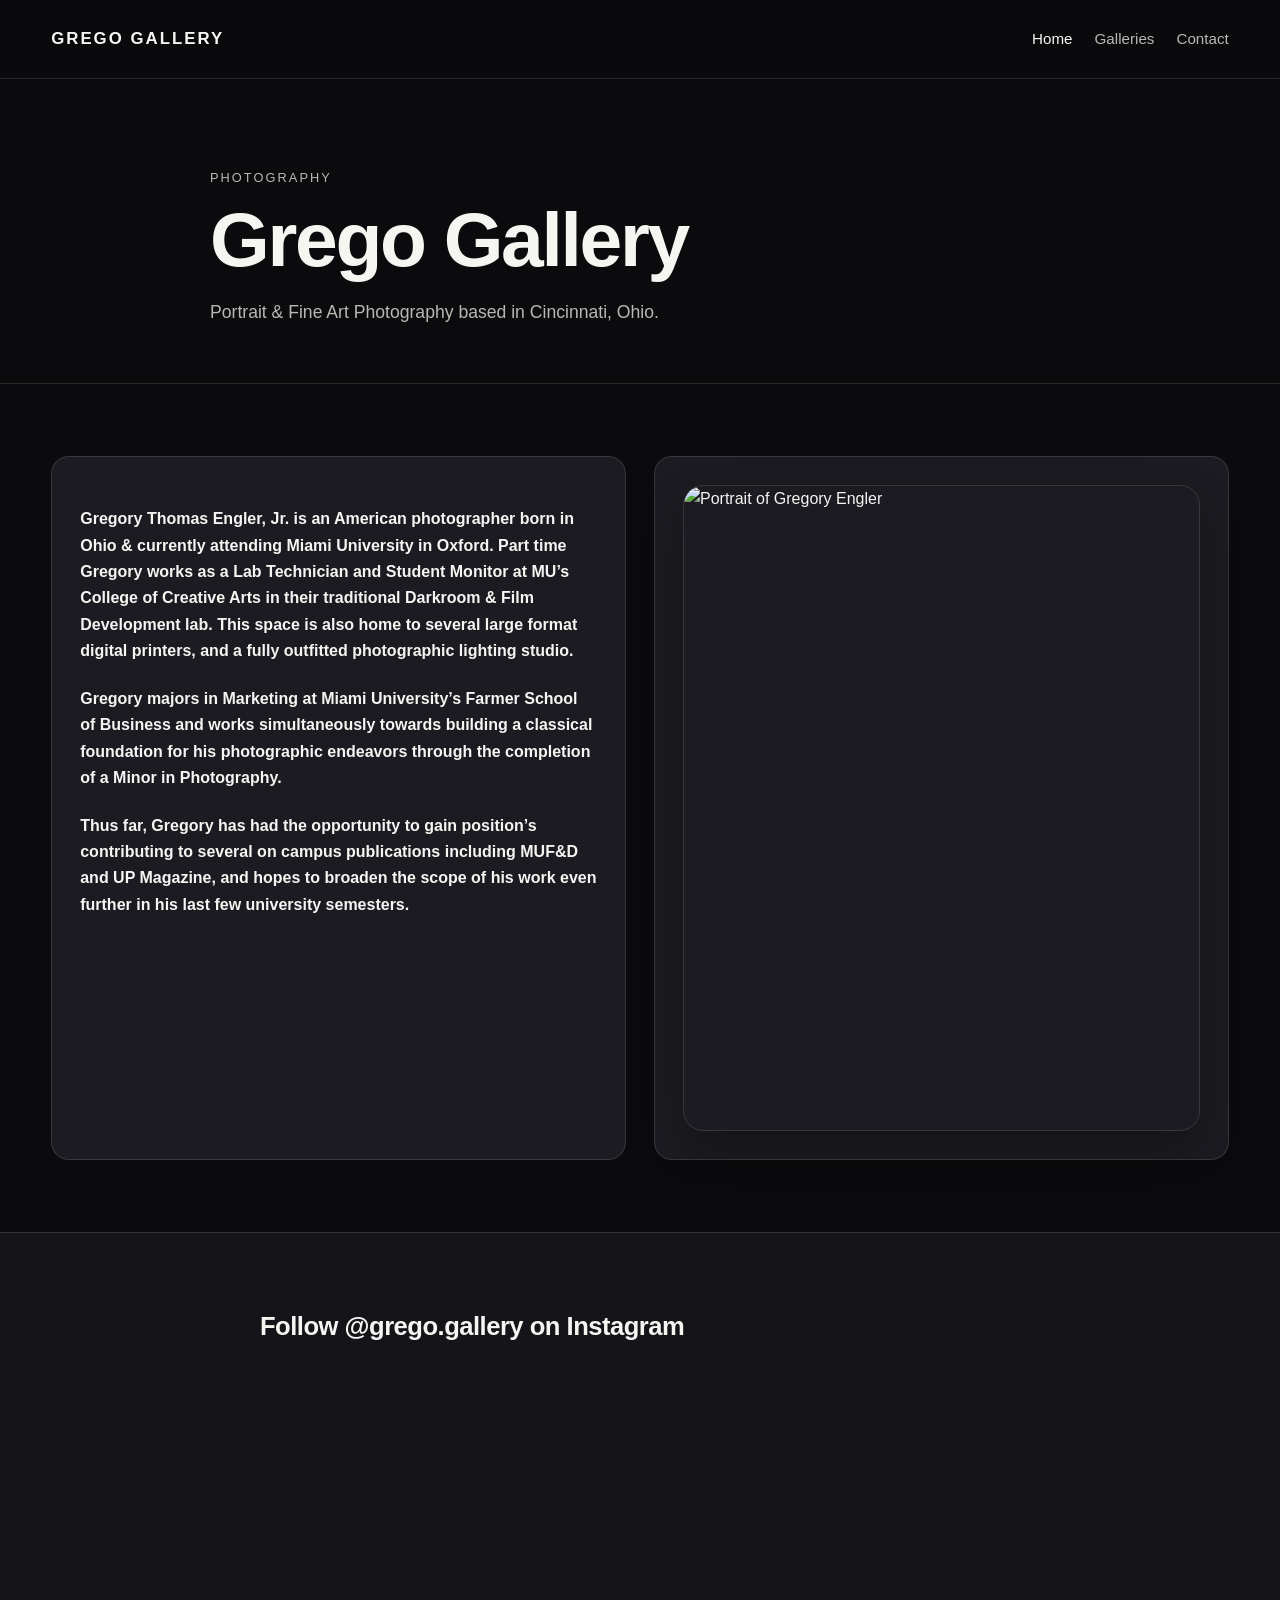
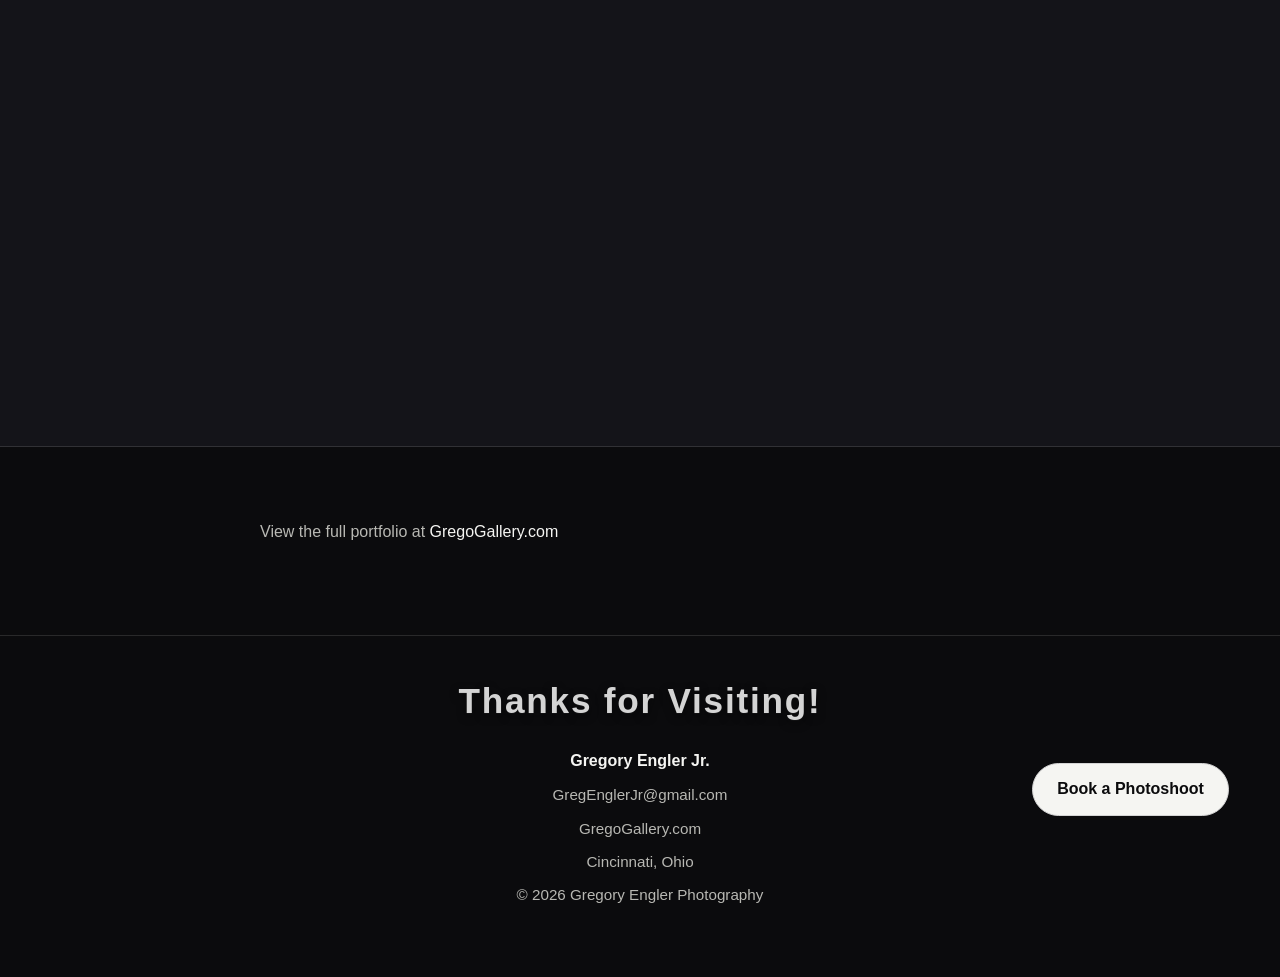
==== index.html @ dfa32a02 "Add files via upload" ====
<!DOCTYPE html>
<html lang="en">

<head>
<meta charset="UTF-8">
<title>Grego Gallery | Photography</title>
<meta name="viewport" content="width=device-width, initial-scale=1.0">
<link rel="stylesheet" href="styles.css">
</head>

<body class="site-body">

<header class="site-header">
<div class="container header-inner">

<a class="site-logo" href="index.html">Grego Gallery</a>

<nav class="site-nav" aria-label="Main navigation">
<ul class="nav-list">

<li><a href="index.html" aria-current="page">Home</a></li>

<li><a href="galleries.html">Galleries</a></li>
<li><a href="contact.html">Contact</a></li>

</ul>
</nav>

</div>
</header>


<main>

<section class="page-hero">

<div class="container hero-content">

<p class="eyebrow">Photography</p>

<h1 class="page-title">Grego Gallery</h1>

<p class="hero-intro">
Portrait & Fine Art Photography based in Cincinnati, Ohio.
</p>

</div>

</section>



<section class="about-section">

<div class="container two-column-content">


<div class="content-card">

<h4>Gregory Thomas Engler,  Jr. is an American photographer born in Ohio & currently attending Miami University in Oxford. Part time Gregory works as a Lab Technician and Student Monitor at MU’s College of Creative Arts in their traditional Darkroom & Film Development lab. This space is also home to several large format digital printers, and a fully outfitted photographic lighting studio. </h4>
   <div> 
  </div>
<h4>
Gregory majors in Marketing at Miami University’s Farmer School of Business and works simultaneously towards building a classical foundation for his photographic endeavors through the completion of a Minor in Photography. 
  </h4>
 <div> 
  </div>
  <h4>
Thus far,  Gregory has had the opportunity to gain position’s contributing to several on campus publications including MUF&D and UP Magazine, and hopes to broaden the scope of his work even further in his last few university semesters.</h4>

</div>

<div class="content-card">

</ul>

<img
class="about-image"
src="https://images.squarespace-cdn.com/content/v1/66abff5bd4b7f70ee15e7df4/51a9a335-e695-4690-b927-c264a1657e6a/_DSF2621-grego.gallery-2.jpg?format=1500w"
alt="Portrait of Gregory Engler"
>

</div>

</div>

</section>



<section class="about-section alt-section">

<div class="container narrow-content">

<h2>
Follow
<a href="https://www.instagram.com/grego.gallery" target="_blank">
@grego.gallery
</a>
on Instagram
</h2>

<div class="instagram-embed">

<iframe
src="https://www.instagram.com/grego.gallery/embed"
width="100%"
height="600"
frameborder="0"
scrolling="no">
</iframe>

</div>

</div>

</section>



<section class="about-section">

<div class="container narrow-content">



<p>
View the full portfolio at
<a href="https://www.gregogallery.com" target="_blank">
GregoGallery.com
</a>
</p>

</div>

</section>

</main>


<footer class="site-footer">
  <div class="container footer-inner footer-grid">

    <div class="footer-spacer"></div>

    <div class="footer-text">
      <h2 class="footer-title">Thanks for Visiting!</h2>

      <p class="footer-name">Gregory Engler Jr.</p>

      <p class="footer-contact">
        <a href="mailto:GregEnglerJr@gmail.com">GregEnglerJr@gmail.com</a>
      </p>

      <p class="footer-site">
        <a href="https://www.gregogallery.com" target="_blank" rel="noopener noreferrer">
          GregoGallery.com
        </a>
      </p>

      <p class="footer-location">Cincinnati, Ohio</p>

      <p class="footer-copyright">© 2026 Gregory Engler Photography</p>
    </div>

    <div class="footer-cta">
      <a href="contact.html" class="footer-button">Book a Photoshoot</a>
    </div>

  </div>
</footer>


</body>
</html>
---- styles.css ----
:root {
  --bg: #0b0b0d;
  --surface: #141419;
  --surface-2: #1b1b21;
  --text: #f5f5f2;
  --muted: #b8b8b3;
  --line: rgba(255, 255, 255, 0.12);
  --accent: #d4d4d4;
  --max-width: 1180px;
  --narrow-width: 760px;
  --shadow: 0 18px 40px rgba(0, 0, 0, 0.28);
}

* {
  box-sizing: border-box;
}

html {
  scroll-behavior: smooth;
}

body.site-body {
  margin: 0;
  background: var(--bg);
  color: var(--text);
  font-family: "Helvetica Neue", Arial, sans-serif;
  line-height: 1.65;
}

img {
  max-width: 100%;
  display: block;
}

a {
  color: var(--text);
  text-decoration: none;
  transition: opacity 0.2s ease, color 0.2s ease;
}

a:hover {
  opacity: 0.8;
}

.container {
  width: min(var(--max-width), 92vw);
  margin: 0 auto;
}

.narrow-content {
  width: min(var(--narrow-width), 100%);
}

.site-header {
  border-bottom: 1px solid var(--line);
  background: rgba(11, 11, 13, 0.94);
  backdrop-filter: blur(10px);
  position: sticky;
  top: 0;
  z-index: 100;
}

.header-inner {
  min-height: 78px;
  display: flex;
  align-items: center;
  justify-content: space-between;
  gap: 24px;
}

.site-logo {
  font-size: 1.05rem;
  font-weight: 600;
  letter-spacing: 0.12em;
  text-transform: uppercase;
}

.site-nav .nav-list {
  list-style: none;
  display: flex;
  gap: 22px;
  margin: 0;
  padding: 0;
}

.site-nav a {
  color: var(--muted);
  font-size: 0.95rem;
}

.site-nav a[aria-current="page"] {
  color: var(--text);
}

.page-hero {
  padding: 88px 0 56px;
  border-bottom: 1px solid var(--line);
}

.hero-content {
  max-width: 860px;
}

.eyebrow {
  margin: 0 0 12px;
  color: var(--muted);
  text-transform: uppercase;
  letter-spacing: 0.16em;
  font-size: 0.8rem;
}

.page-title {
  margin: 0 0 18px;
  font-size: clamp(2.4rem, 6vw, 4.8rem);
  line-height: 1.04;
  letter-spacing: -0.03em;
}

.hero-intro {
  margin: 0;
  max-width: 700px;
  color: var(--muted);
  font-size: 1.1rem;
}

.about-section {
  padding: 72px 0;
}

.alt-section {
  background: var(--surface);
  border-top: 1px solid var(--line);
  border-bottom: 1px solid var(--line);
}

.about-grid {
  display: grid;
  grid-template-columns: 1fr 1.2fr;
  gap: 56px;
  align-items: start;
}

.about-image-wrap {
  position: relative;
}

.about-image {
  width: 100%;
  aspect-ratio: 4 / 5;
  object-fit: cover;
  border-radius: 20px;
  box-shadow: var(--shadow);
  border: 1px solid var(--line);
}

.about-text h2,
.content-card h2,
.narrow-content h2 {
  margin-top: 0;
  margin-bottom: 18px;
  font-size: 1.6rem;
  letter-spacing: -0.02em;
}

.about-text p,
.narrow-content p,
.content-card p {
  margin: 0 0 18px;
  color: var(--muted);
}

.two-column-content {
  display: grid;
  grid-template-columns: 1fr 1fr;
  gap: 28px;
}

.content-card {
  background: var(--surface-2);
  border: 1px solid var(--line);
  border-radius: 18px;
  padding: 28px;
}

.styled-list {
  margin: 0;
  padding-left: 20px;
  color: var(--muted);
}

.styled-list li + li {
  margin-top: 10px;
}

.closing-section {
  padding-bottom: 92px;
}


@media (max-width: 700px) {

  .footer-grid {
    grid-template-columns: 1fr;
    text-align: center;
  }

  .footer-cta {
    margin-top: 12px;
  }

}

@media (max-width: 900px) {
  .about-grid,
  .two-column-content {
    grid-template-columns: 1fr;
  }

  .header-inner {
    flex-direction: column;
    justify-content: center;
    padding: 16px 0;
  }

  .site-nav .nav-list {
    flex-wrap: wrap;
    justify-content: center;
    gap: 14px 18px;
  }

  .page-hero {
    padding: 68px 0 44px;
  }

  .about-section {
    padding: 56px 0;
  }
}

@media (max-width: 560px) {
  .page-title {
    font-size: 2.3rem;
  }

  .hero-intro {
    font-size: 1rem;
  }

  .content-card {
    padding: 22px;
  }
}
.gallery-page-intro {
  margin-bottom: 44px;
}

.gallery-block + .gallery-block {
  margin-top: 52px;
}

.gallery-header {
  margin-bottom: 18px;
}

.gallery-header h2 {
  margin: 0 0 8px;
  font-size: 1.7rem;
  letter-spacing: -0.02em;
}

.gallery-header p {
  margin: 0;
  color: var(--muted);
}

.swipe-gallery {
  display: grid;
  grid-auto-flow: column;
  grid-auto-columns: minmax(260px, 32%);
  gap: 18px;
  overflow-x: auto;
  padding-bottom: 10px;
  scroll-snap-type: x proximity;
  -webkit-overflow-scrolling: touch;
}

.swipe-gallery::-webkit-scrollbar {
  height: 10px;
}

.swipe-gallery::-webkit-scrollbar-thumb {
  background: rgba(255, 255, 255, 0.18);
  border-radius: 999px;
}

.swipe-gallery::-webkit-scrollbar-track {
  background: transparent;
}

.gallery-card {
  margin: 0;
  background: var(--surface-2);
  border: 1px solid var(--line);
  border-radius: 18px;
  overflow: hidden;
  box-shadow: var(--shadow);
  scroll-snap-align: start;
}

.gallery-card img {
  width: 100%;
  aspect-ratio: 4 / 5;
  object-fit: cover;
  display: block;
}

.gallery-card figcaption {
  padding: 14px 16px;
  color: var(--muted);
  font-size: 0.95rem;
}

@media (max-width: 900px) {
  .swipe-gallery {
    grid-auto-columns: 75%;
  }
}

@media (max-width: 560px) {
  .swipe-gallery {
    grid-auto-columns: 85%;
  }
}

.site-footer {
  border-top: 1px solid var(--line);
  padding: 36px 0 70px;
}

.footer-grid {
  display: grid;
  grid-template-columns: 1fr auto 1fr;
  align-items: center;
  gap: 24px;
}

.footer-spacer {
  min-height: 1px;
}

.footer-text {
  text-align: center;
  justify-self: center;
}

.footer-title {
  margin: 0 0 18px;
  font-size: 2.2rem;
  font-weight: 700;
  letter-spacing: 0.05em;
  color: #d4d4d4;
  text-shadow:
    0 1px 0 rgba(255,255,255,0.04),
    0 3px 8px rgba(0,0,0,0.6),
    0 0 18px rgba(255,255,255,0.05);
}

.footer-name {
  margin: 0 0 8px;
  font-weight: 600;
  color: var(--text);
}

.footer-contact,
.footer-site,
.footer-location,
.footer-copyright {
  margin: 8px 0 0;
  color: var(--muted);
  font-size: 0.95rem;
}

.footer-contact a,
.footer-site a {
  color: var(--muted);
  text-decoration: none;
}

.footer-contact a:hover,
.footer-site a:hover {
  color: var(--text);
}

.footer-cta {
  justify-self: end;
  align-self: center;
}

.footer-button {
  display: inline-block;
  padding: 12px 24px;
  border-radius: 999px;
  border: 1px solid var(--accent);
  background: var(--text);
  color: var(--bg);
  font-weight: 600;
  text-decoration: none;
  transition: transform 0.15s ease, opacity 0.15s ease;
}

.footer-button:hover {
  transform: translateY(-1px);
  opacity: 0.9;
}

@media (max-width: 900px) {
  .footer-grid {
    grid-template-columns: 1fr;
    text-align: center;
  }

  .footer-spacer {
    display: none;
  }

  .footer-text {
    justify-self: center;
  }

  .footer-cta {
    justify-self: center;
    margin-top: 12px;
  }
}

.contact-hero {
  text-align: left;
}

.contact-top-layout {
  display: grid;
  grid-template-columns: minmax(0, 1fr) minmax(320px, 380px);
  gap: 32px;
  align-items: stretch;
}

.booking-copy-card,
.booking-rates-card,
.booking-form-card {
  background: var(--surface-2);
  border: 1px solid var(--line);
  border-radius: 18px;
  padding: 32px;
  box-shadow: var(--shadow);
}

.booking-copy-card {
  display: flex;
  flex-direction: column;
  justify-content: center;
}

.booking-copy-card h2,
.booking-rates-card h2,
.booking-form-card h2 {
  margin-top: 0;
  margin-bottom: 18px;
  font-size: 1.7rem;
  letter-spacing: -0.02em;
}

.booking-copy-card p,
.booking-rates-card p,
.booking-form-card p {
  color: var(--muted);
}

.contact-image-column {
  position: relative;
}

.contact-feature-figure {
  margin: 0;
  height: 100%;
}

.contact-feature-image {
  width: 100%;
  height: 100%;
  min-height: 520px;
  object-fit: cover;
  border-radius: 20px;
  border: 1px solid var(--line);
  box-shadow: var(--shadow);
}

.centered-booking-section .narrow-content {
  max-width: 860px;
}

.centered-card {
  text-align: center;
  margin-bottom: 28px;
}

.booking-table {
  width: 100%;
  border-collapse: collapse;
  margin: 0 0 18px;
  background: transparent;
  border: 1px solid var(--line);
  border-radius: 14px;
  overflow: hidden;
}

.booking-table-centered {
  max-width: 620px;
  margin: 0 auto 18px;
}

.booking-table th,
.booking-table td {
  text-align: left;
  padding: 14px 16px;
  border-bottom: 1px solid var(--line);
}

.booking-table-centered th,
.booking-table-centered td {
  text-align: center;
}

.booking-table th {
  color: var(--text);
  font-weight: 600;
}

.booking-table td {
  color: var(--muted);
}

.booking-table tr:last-child td {
  border-bottom: none;
}

.booking-note {
  margin: 0;
  font-size: 0.95rem;
}

.booking-form {
  margin-top: 8px;
  text-align: left;
}

.form-row {
  display: grid;
  grid-template-columns: 1fr 1fr;
  gap: 18px;
  margin-bottom: 18px;
}

.form-group {
  display: flex;
  flex-direction: column;
  margin-bottom: 18px;
}
.form-group label {
  margin-bottom: 8px;
  color: var(--text);
  font-weight: 500;
  letter-spacing: 0.01em;
}

.form-group input,
.form-group select,
.form-group textarea {
  width: 100%;
  padding: 14px 16px;
  background: rgba(255, 255, 255, 0.03);
  color: var(--text);
  border: 1px solid var(--line);
  border-radius: 14px;
  font: inherit;
  line-height: 1.5;
  transition: border-color 0.2s ease, background 0.2s ease, transform 0.15s ease;
}

.form-group input::placeholder,
.form-group textarea::placeholder {
  color: var(--muted);
}

.form-group input:focus,
.form-group select:focus,
.form-group textarea:focus {
  outline: none;
  border-color: var(--accent);
  background: var(--surface);
}

.form-group textarea {
  resize: vertical;
  min-height: 180px;
}

.button-primary {
  display: inline-block;
  padding: 14px 24px;
  border: 1px solid var(--accent);
  border-radius: 999px;
  background: var(--text);
  color: var(--bg);
  font: inherit;
  font-weight: 600;
  cursor: pointer;
  transition: opacity 0.2s ease, transform 0.2s ease;
}

.button-primary:hover {
  opacity: 0.9;
  transform: translateY(-1px);
}

@media (max-width: 980px) {
  .contact-top-layout {
    grid-template-columns: 1fr;
  }

  .contact-feature-image {
    max-width: 520px;
    margin: 0 auto;
    min-height: unset;
    aspect-ratio: 4 / 5;
    height: auto;
  }
}

@media (max-width: 700px) {
  .form-row {
    grid-template-columns: 1fr;
  }

  .booking-copy-card,
  .booking-rates-card,
  .booking-form-card {
    padding: 24px;
  }

  .contact-hero {
    text-align: center;
  }

  .hero-intro {
    margin-left: auto;
    margin-right: auto;
  }

  .booking-form {
    text-align: left;
  }
}
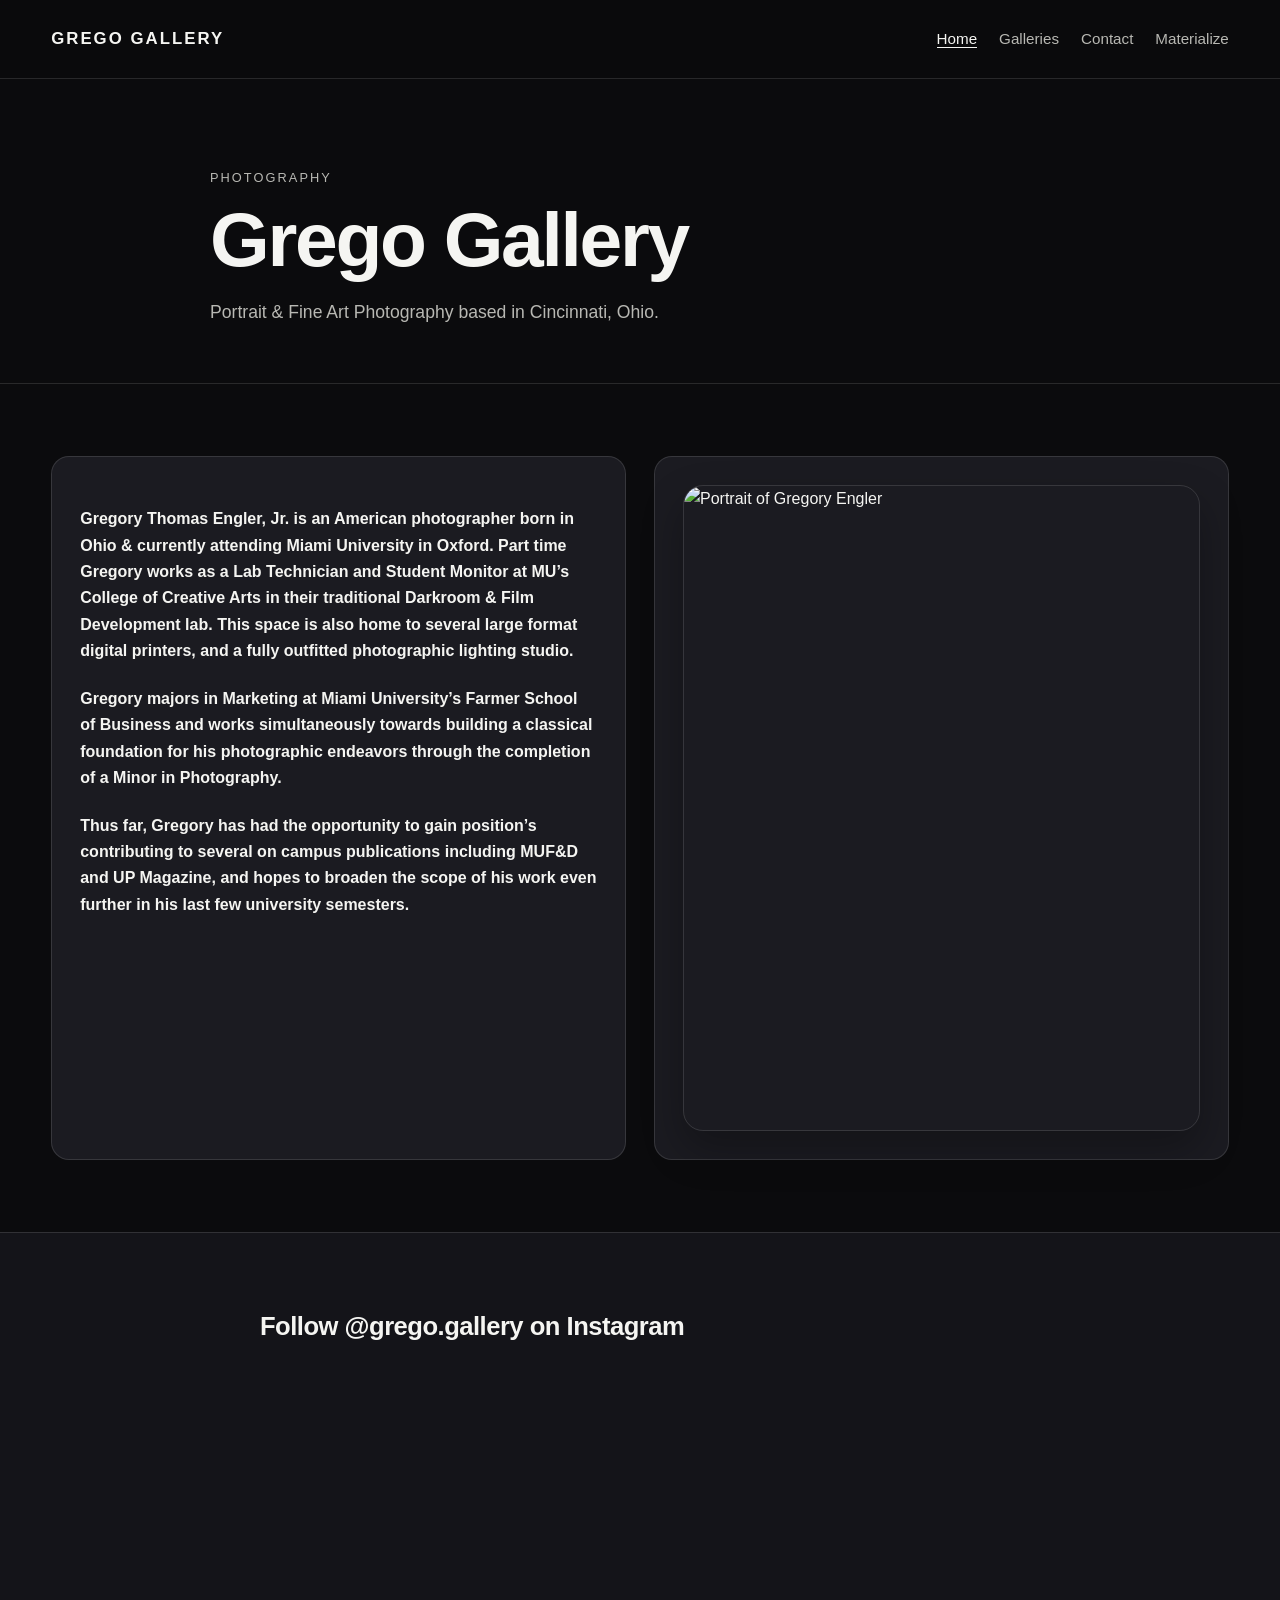
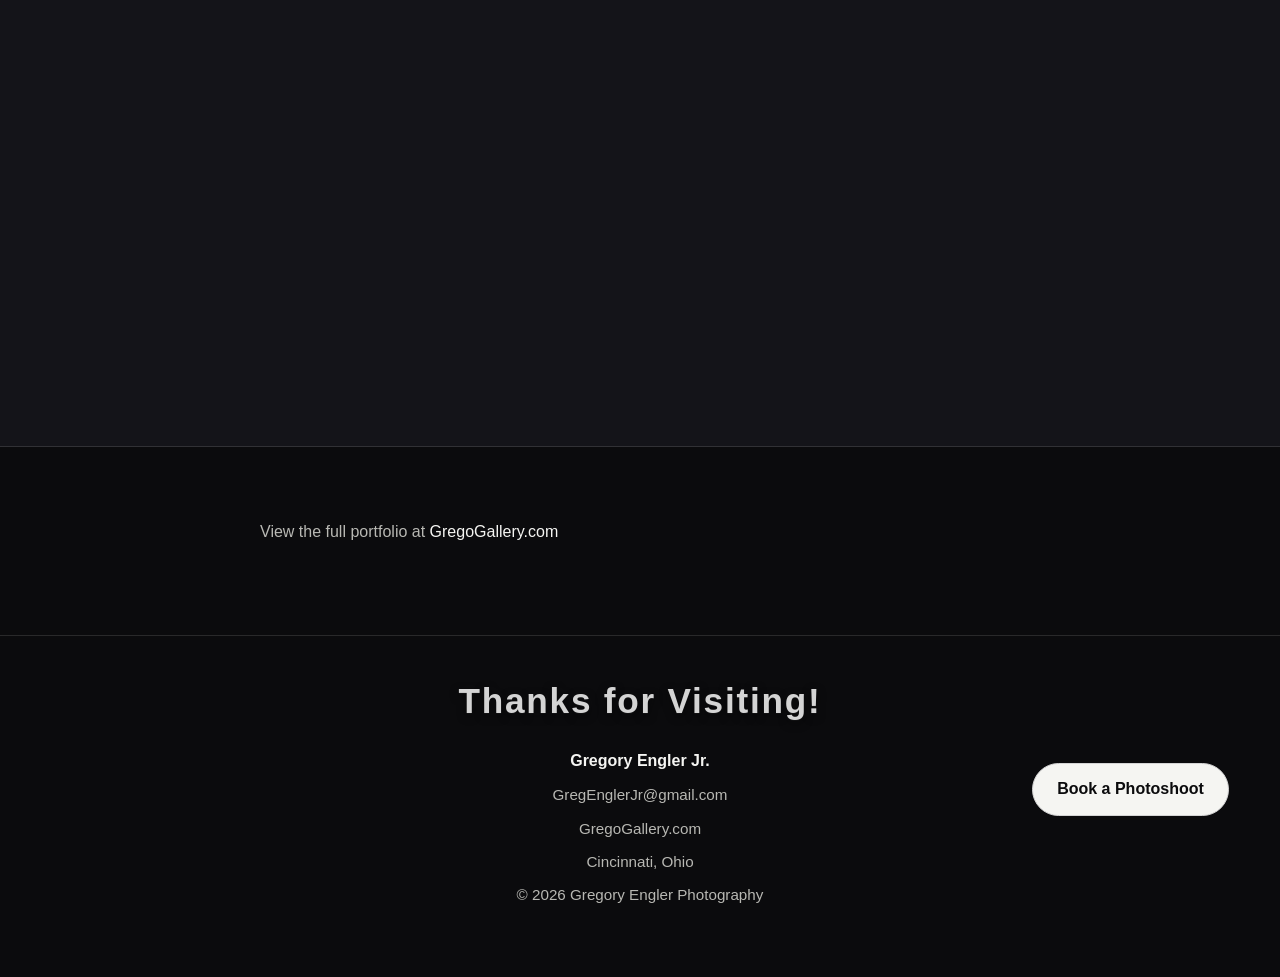
==== commit 180ed322: "Add files via upload" ====
--- a/index.html
+++ b/index.html
@@ -8,7 +8,10 @@
 <link rel="stylesheet" href="styles.css">
 </head>
 
+<script src="script.js"></script>
+
 <body class="site-body">
+
 
 <header class="site-header">
 <div class="container header-inner">
@@ -17,11 +20,11 @@
 
 <nav class="site-nav" aria-label="Main navigation">
 <ul class="nav-list">
-
-<li><a href="index.html" aria-current="page">Home</a></li>
-
-<li><a href="galleries.html">Galleries</a></li>
-<li><a href="contact.html">Contact</a></li>
+  <li><a href="index.html" id="nav-home">Home</a></li>
+  <li><a href="galleries.html" id="nav-galleries">Galleries</a></li>
+  <li><a href="contact.html" id="nav-contact">Contact</a></li>
+  <li><a href="materialize.html" id="nav-materialize">Materialize</a></li>
+</ul>
 
 </ul>
 </nav>
--- a/styles.css
+++ b/styles.css
@@ -9,6 +9,11 @@
   --max-width: 1180px;
   --narrow-width: 760px;
   --shadow: 0 18px 40px rgba(0, 0, 0, 0.28);
+}
+
+.nav-list a.active {
+  color: var(--text);
+  border-bottom: 1px solid var(--text);
 }
 
 * {
@@ -659,4 +664,162 @@
   .booking-form {
     text-align: left;
   }
+}
+/* Force header styling over Materialize */
+
+nav,
+.nav-wrapper {
+  background: transparent !important;
+  box-shadow: none !important;
+}
+
+.site-header {
+  background: rgba(11, 11, 13, 0.94) !important;
+  border-bottom: 1px solid var(--line);
+}
+
+.site-nav .nav-list {
+  display: flex !important;
+  justify-content: flex-end;
+  gap: 22px;
+  list-style: none;
+  margin: 0;
+  padding: 0;
+}
+
+.site-nav a {
+  color: var(--muted) !important;
+  text-decoration: none;
+}
+
+.site-nav a.active {
+  color: var(--text) !important;
+  border-bottom: 1px solid var(--text);
+}
+
+
+/* Exact header for Materialize page */
+
+.site-header {
+  border-bottom: 1px solid var(--line) !important;
+  background: rgba(11, 11, 13, 0.94) !important;
+  backdrop-filter: blur(10px);
+  position: sticky;
+  top: 0;
+  z-index: 100;
+}
+
+.site-header .container.header-inner {
+  width: min(var(--max-width), 92vw) !important;
+  min-height: 78px !important;
+  margin: 0 auto !important;
+  padding: 0 !important;
+  display: flex !important;
+  align-items: center !important;
+  justify-content: space-between !important;
+  gap: 24px !important;
+}
+
+.site-header nav,
+.site-header .nav-wrapper {
+  background: transparent !important;
+  box-shadow: none !important;
+  height: auto !important;
+  line-height: normal !important;
+}
+
+.site-header .site-nav {
+  height: auto !important;
+  line-height: normal !important;
+}
+
+.site-header .site-nav ul,
+.site-header .site-nav .nav-list {
+  list-style: none !important;
+  display: flex !important;
+  justify-content: flex-end !important;
+  align-items: center !important;
+  gap: 22px !important;
+  margin: 0 !important;
+  padding: 0 !important;
+  height: auto !important;
+}
+
+.site-header .site-nav li {
+  float: none !important;
+  line-height: normal !important;
+}
+
+.site-header .site-nav a {
+  display: inline-block !important;
+  height: auto !important;
+  line-height: normal !important;
+  padding: 0 !important;
+  color: var(--muted) !important;
+  font-size: 0.95rem !important;
+  text-decoration: none !important;
+}
+
+.site-header .site-nav a.active,
+.site-header .site-nav a[aria-current="page"] {
+  color: var(--text) !important;
+  border-bottom: 1px solid var(--text);
+}
+
+.site-header .site-logo {
+  font-size: 1.05rem !important;
+  font-weight: 600 !important;
+  letter-spacing: 0.12em !important;
+  text-transform: uppercase !important;
+  color: var(--text) !important;
+}
+
+@media (max-width: 900px) {
+  .site-header .container.header-inner {
+    flex-direction: column !important;
+    justify-content: center !important;
+    padding: 16px 0 !important;
+  }
+
+  .site-header .site-nav ul,
+  .site-header .site-nav .nav-list {
+    flex-wrap: wrap !important;
+    justify-content: center !important;
+    gap: 14px 18px !important;
+  }
+}
+.video-section-grid {
+  display: grid;
+  grid-template-columns: 1fr 1fr;
+  gap: 48px;
+  align-items: center;
+}
+
+.video-wrapper {
+  display: flex;
+  justify-content: center;
+}
+
+.video-wrapper video {
+  width: 100%;
+  max-width: 360px;
+  aspect-ratio: 9 / 16;
+  object-fit: cover;
+  border-radius: 18px;
+  border: 1px solid var(--line);
+  box-shadow: var(--shadow);
+}
+
+.video-text {
+  max-width: 520px;
+}
+
+@media (max-width: 900px) {
+  .video-section-grid {
+    grid-template-columns: 1fr;
+  }
+
+  .video-wrapper {
+    margin-top: 20px;
+  }
 }
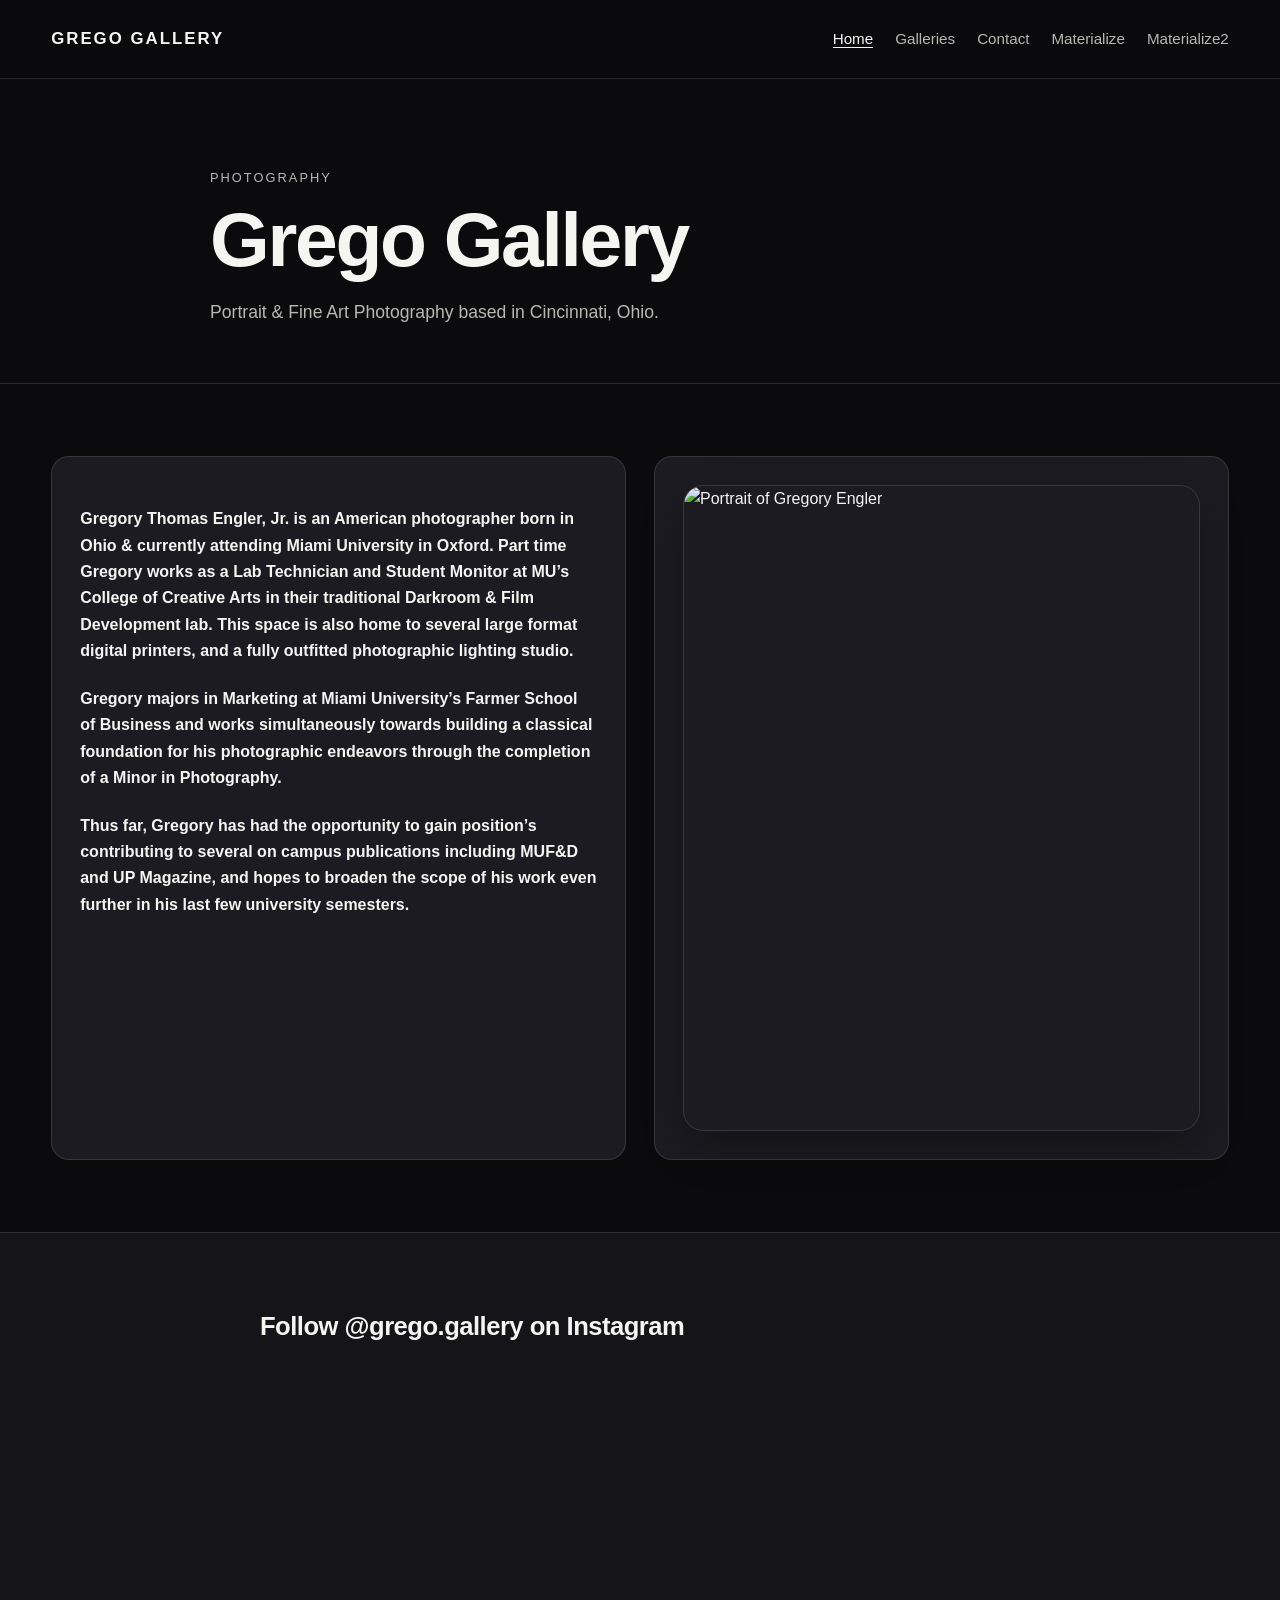
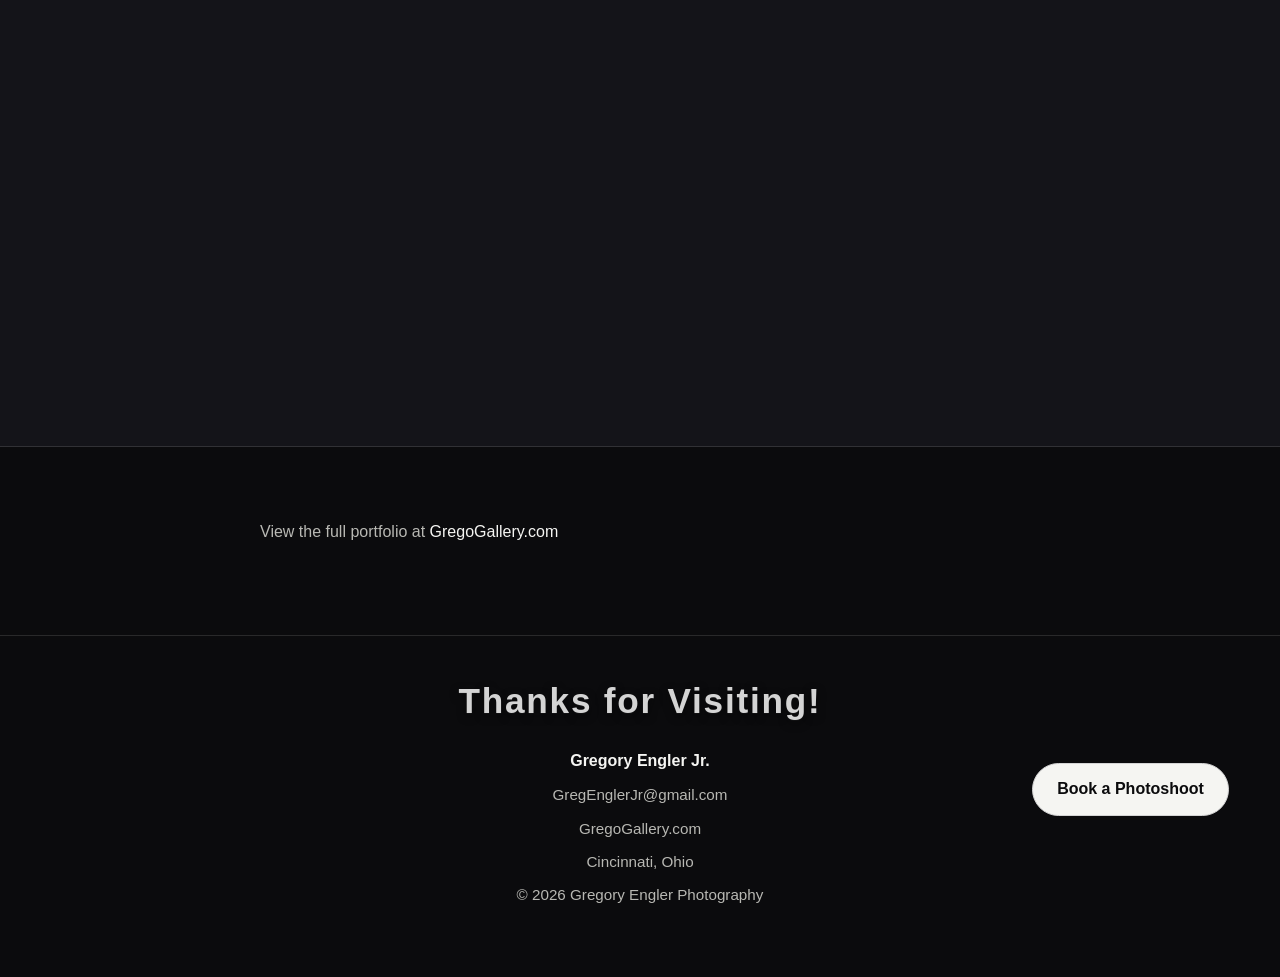
==== commit f76862ad: "Add files via upload" ====
--- a/index.html
+++ b/index.html
@@ -24,6 +24,7 @@
   <li><a href="galleries.html" id="nav-galleries">Galleries</a></li>
   <li><a href="contact.html" id="nav-contact">Contact</a></li>
   <li><a href="materialize.html" id="nav-materialize">Materialize</a></li>
+  <li><a href="Materialize2.html" id="nav-materialize2">Materialize2</a></li>
 </ul>
 
 </ul>
--- a/styles.css
+++ b/styles.css
@@ -665,6 +665,43 @@
     text-align: left;
   }
 }
+
+.video-section-grid {
+  display: grid;
+  grid-template-columns: 1fr 1fr;
+  gap: 48px;
+  align-items: center;
+}
+
+.video-text {
+  max-width: 520px;
+}
+
+.video-wrapper {
+  display: flex;
+  justify-content: center;
+}
+
+.video-wrapper video {
+  width: 100%;
+  max-width: 360px;
+  aspect-ratio: 9 / 16;
+  border-radius: 18px;
+  border: 1px solid var(--line);
+  box-shadow: var(--shadow);
+  background: #000;
+}
+
+@media (max-width: 900px) {
+  .video-section-grid {
+    grid-template-columns: 1fr;
+  }
+
+  .video-wrapper {
+    margin-top: 20px;
+  }
+}
+
 /* Force header styling over Materialize */
 
 nav,
@@ -787,39 +824,4 @@
     justify-content: center !important;
     gap: 14px 18px !important;
   }
-}
-.video-section-grid {
-  display: grid;
-  grid-template-columns: 1fr 1fr;
-  gap: 48px;
-  align-items: center;
-}
-
-.video-wrapper {
-  display: flex;
-  justify-content: center;
-}
-
-.video-wrapper video {
-  width: 100%;
-  max-width: 360px;
-  aspect-ratio: 9 / 16;
-  object-fit: cover;
-  border-radius: 18px;
-  border: 1px solid var(--line);
-  box-shadow: var(--shadow);
-}
-
-.video-text {
-  max-width: 520px;
-}
-
-@media (max-width: 900px) {
-  .video-section-grid {
-    grid-template-columns: 1fr;
-  }
-
-  .video-wrapper {
-    margin-top: 20px;
-  }
 }
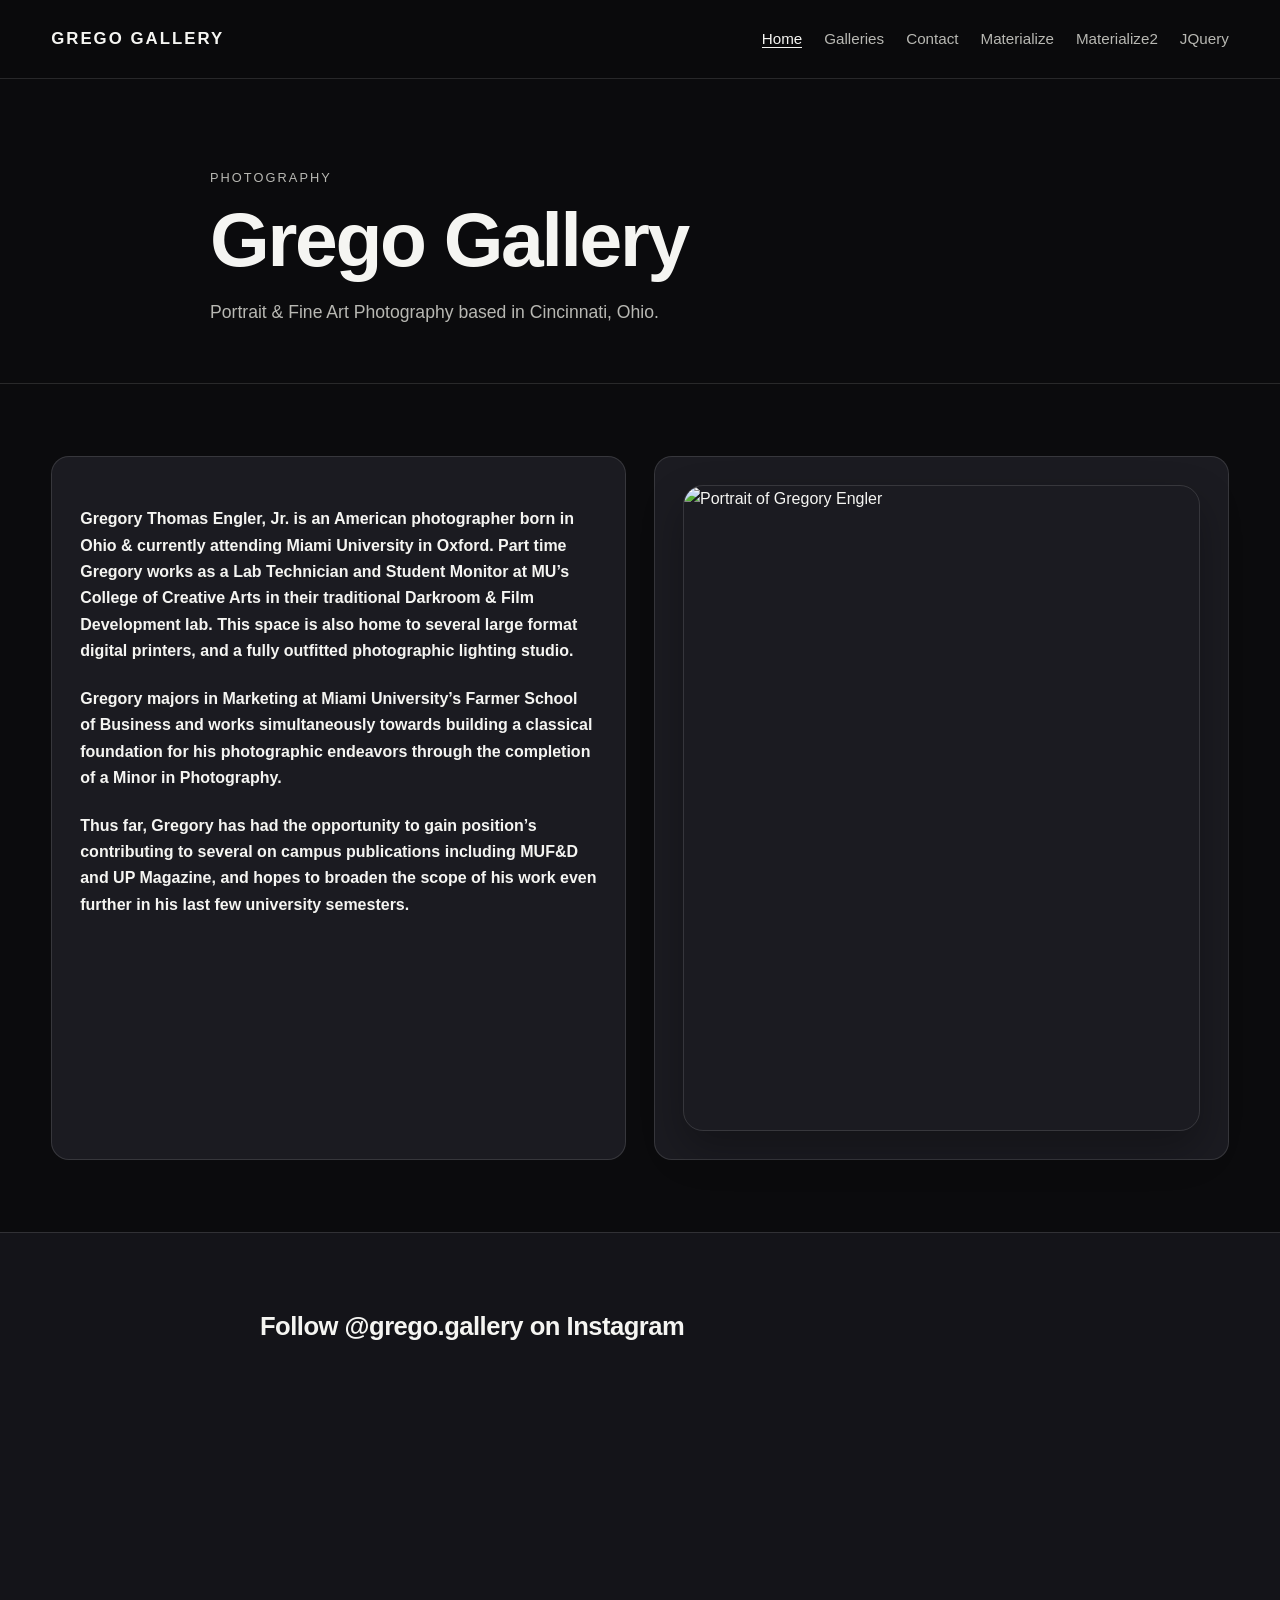
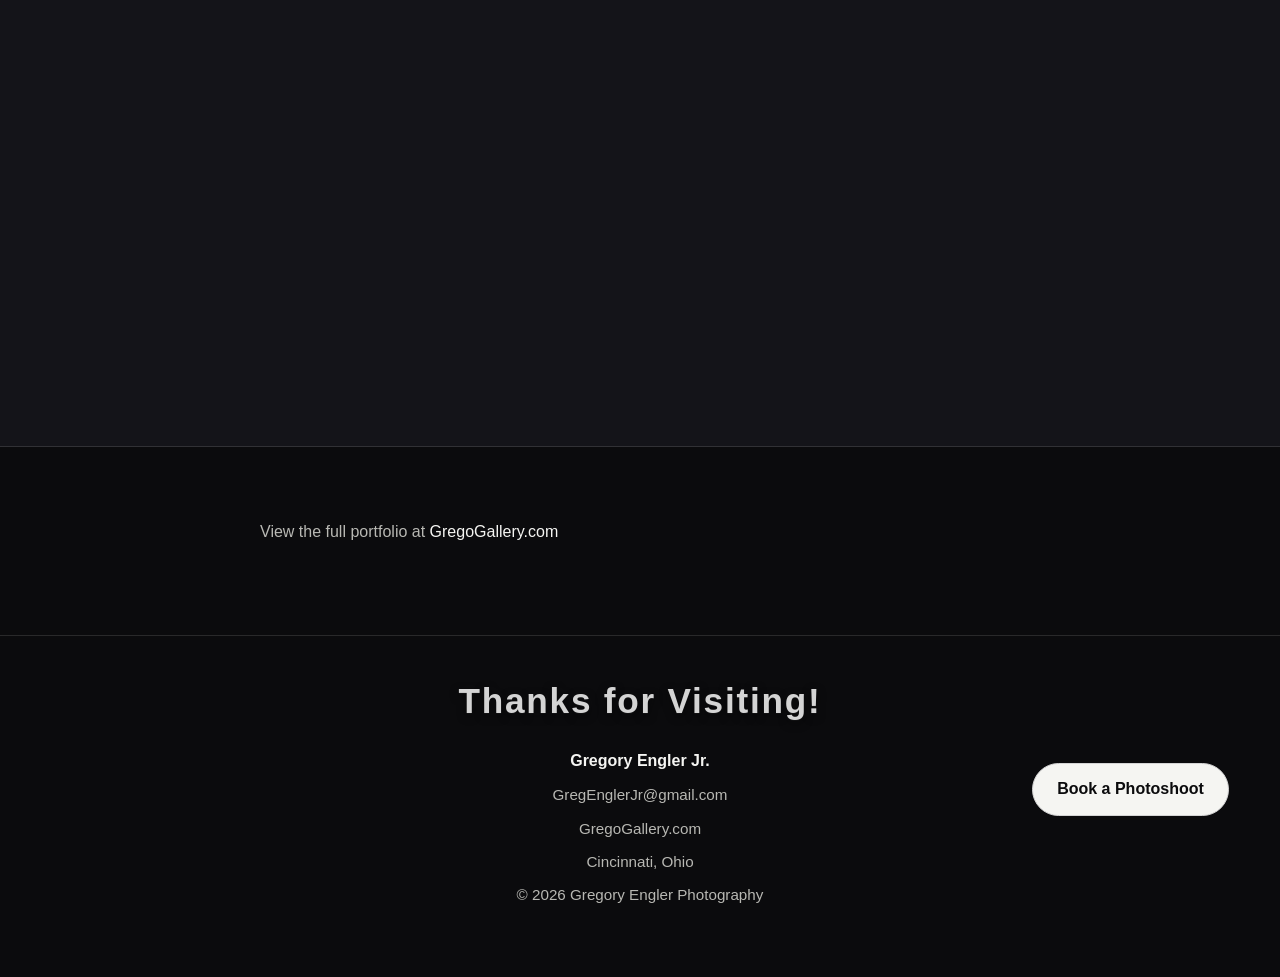
==== commit 441c9046: "Add files via upload" ====
--- a/index.html
+++ b/index.html
@@ -24,7 +24,8 @@
   <li><a href="galleries.html" id="nav-galleries">Galleries</a></li>
   <li><a href="contact.html" id="nav-contact">Contact</a></li>
   <li><a href="materialize.html" id="nav-materialize">Materialize</a></li>
-  <li><a href="Materialize2.html" id="nav-materialize2">Materialize2</a></li>
+  <li><a href="materialize2.html" id="nav-materialize2">Materialize2</a></li>
+  <li><a href="JQuery.html" id="nav-JQuery">JQuery</a></li>
 </ul>
 
 </ul>
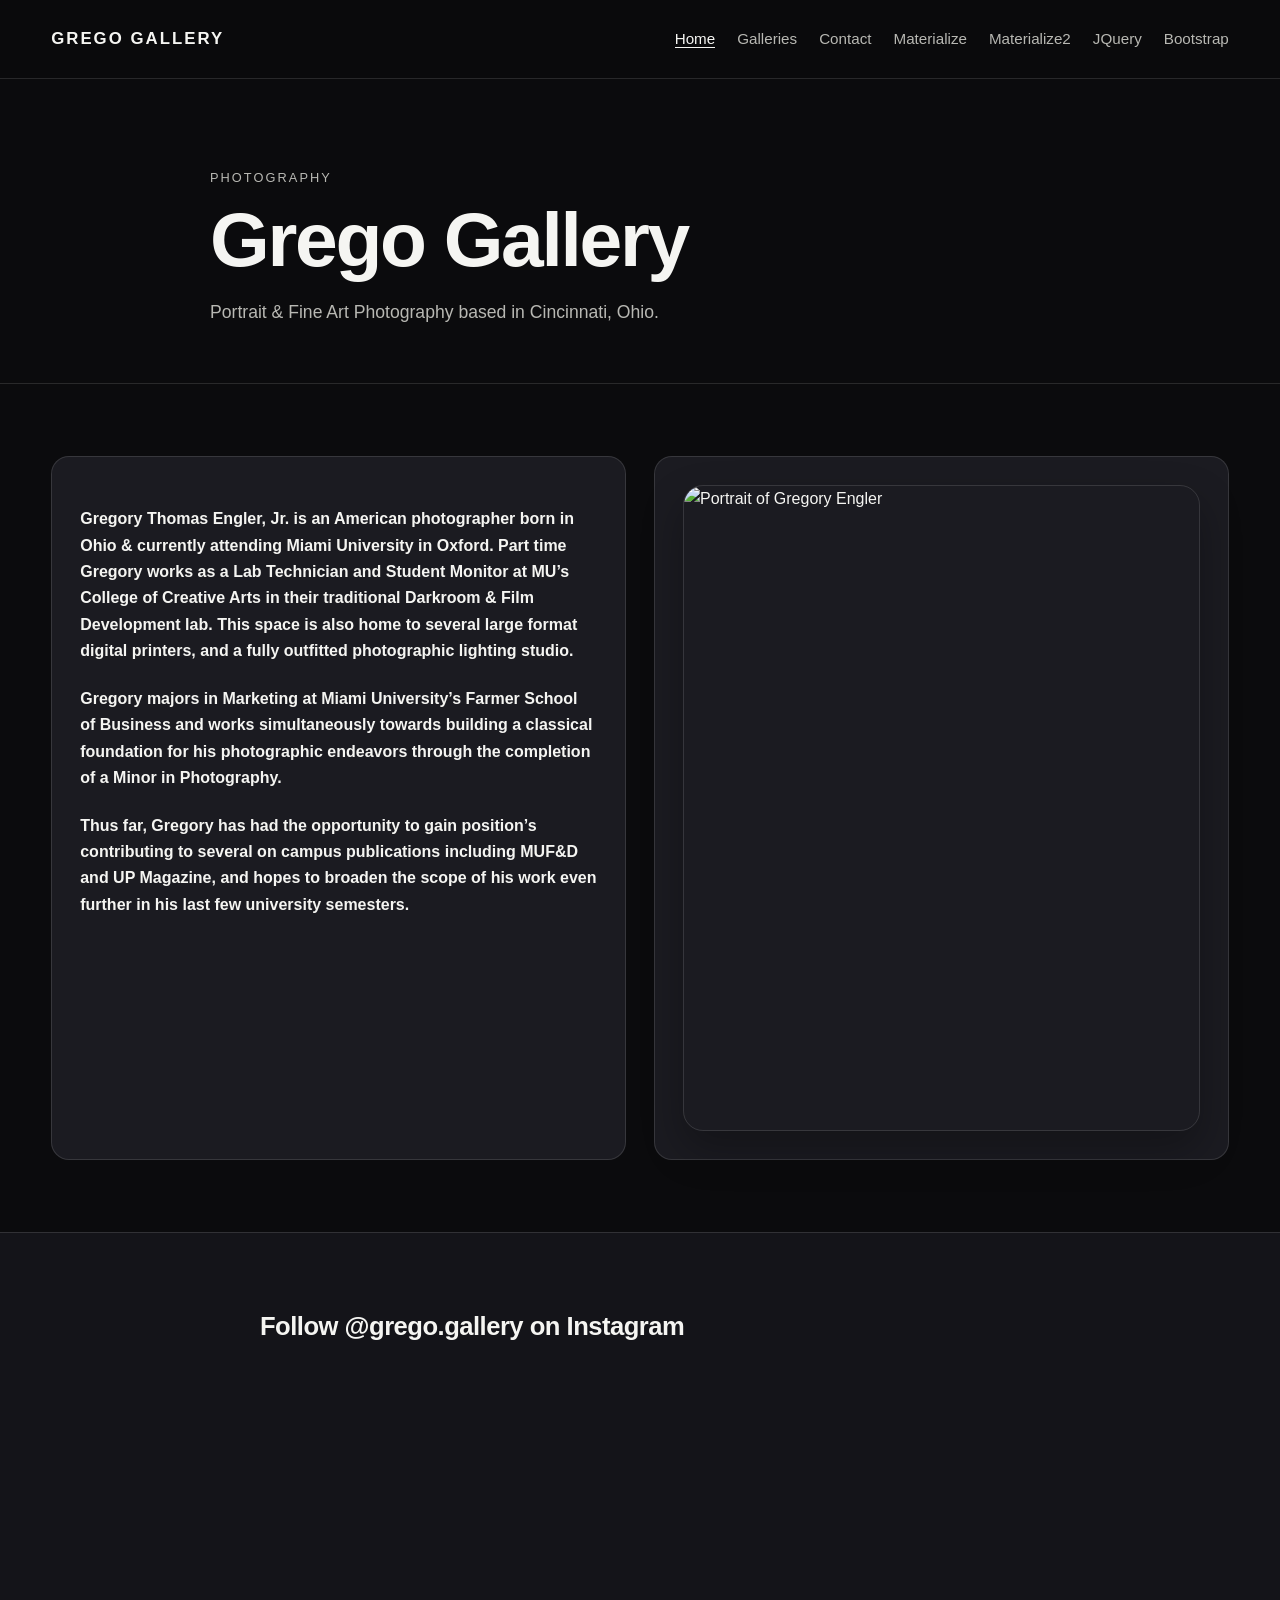
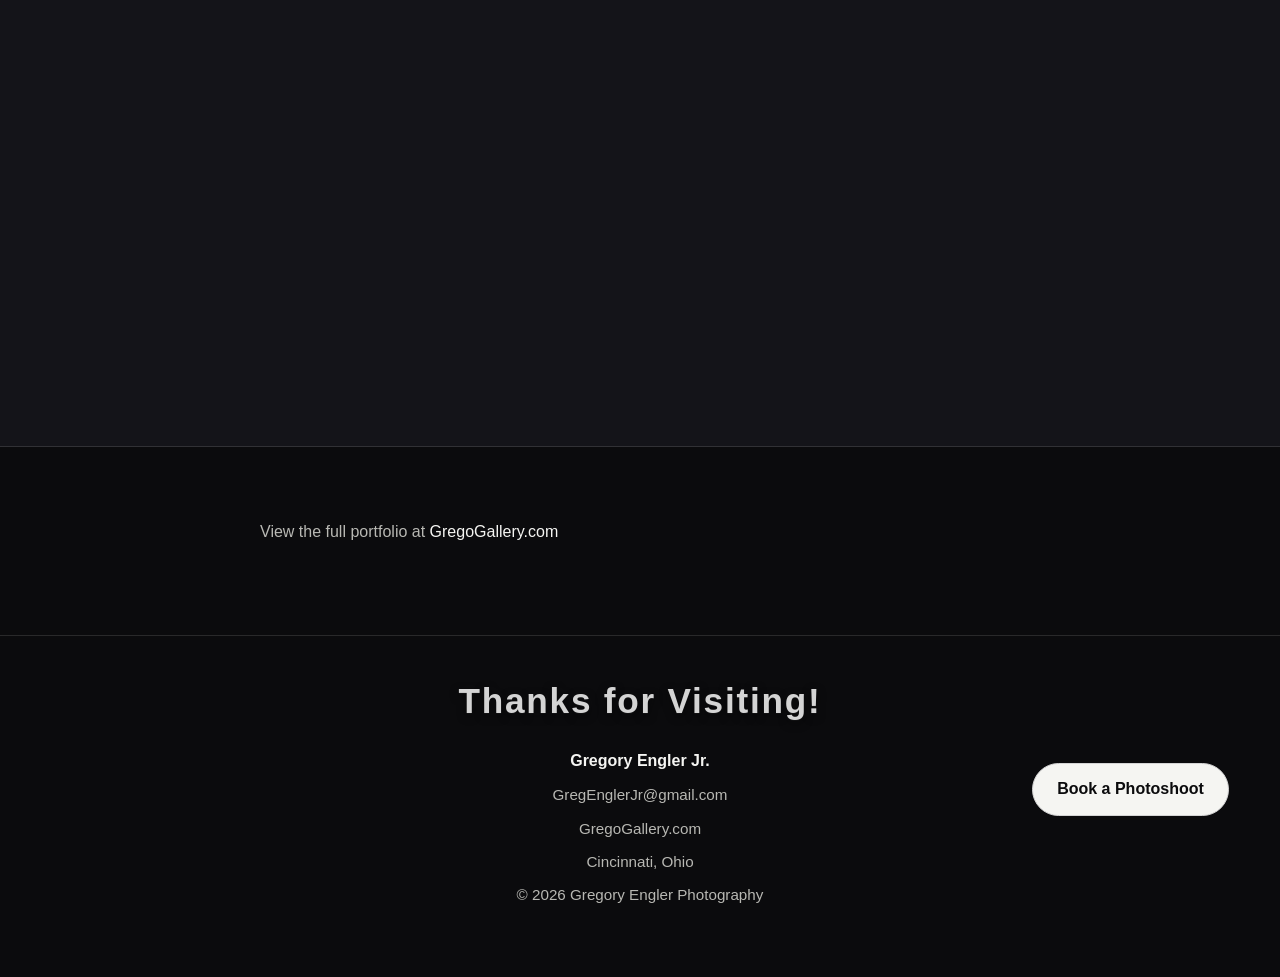
==== commit 24d79a19: "Add files via upload" ====
--- a/index.html
+++ b/index.html
@@ -26,6 +26,7 @@
   <li><a href="materialize.html" id="nav-materialize">Materialize</a></li>
   <li><a href="materialize2.html" id="nav-materialize2">Materialize2</a></li>
   <li><a href="JQuery.html" id="nav-JQuery">JQuery</a></li>
+  <li><a href="bootstrap.html" id="nav-bootstrap">Bootstrap</a></li>
 </ul>
 
 </ul>
